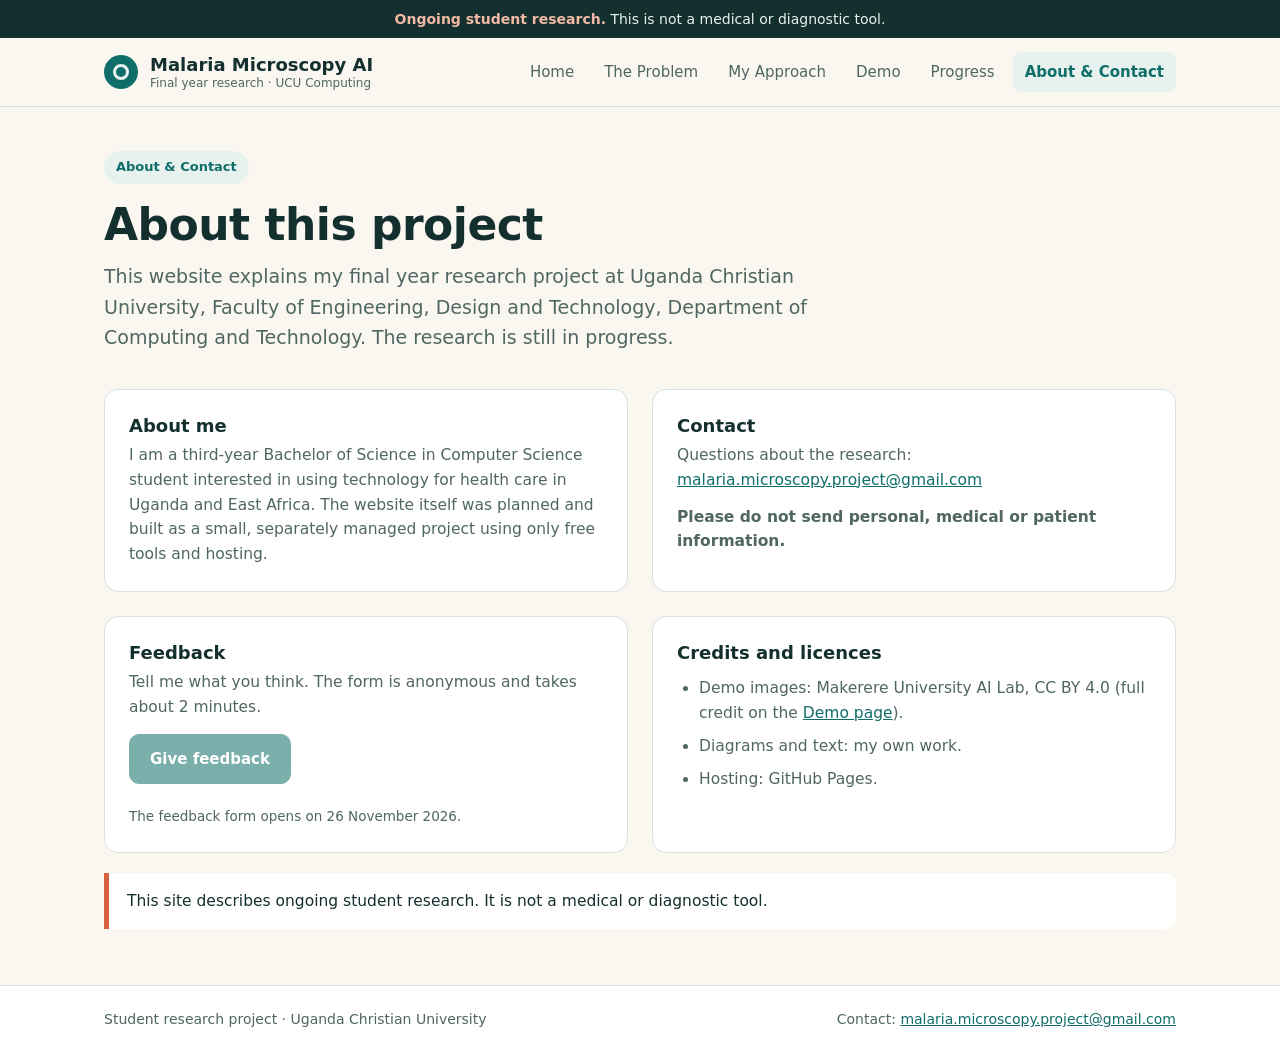
==== about.html @ 69c1152b "Build the six pages from page text v3 (T13)" ====
<!DOCTYPE html>
<html lang="en">
<head>
  <meta charset="utf-8">
  <meta name="viewport" content="width=device-width, initial-scale=1">
  <title>About and Contact · Malaria Microscopy AI</title>
  <meta name="description" content="About the project, how to get in touch, and the anonymous feedback form.">
  <link rel="stylesheet" href="style.css">
  <script src="script.js" defer></script>
</head>
<body>
  <a class="skip" href="#main">Skip to content</a>
  <div class="notice"><strong>Ongoing student research.</strong> This is not a medical or diagnostic tool.</div>
  <header class="site-header">
    <div class="wrap">
      <a class="logo" href="index.html"><span class="mark" aria-hidden="true"></span>
        <span>Malaria Microscopy AI<small>Final year research · UCU Computing</small></span></a>
      <button class="menu-btn" aria-expanded="false" aria-controls="site-nav">Menu</button>
      <nav class="nav" id="site-nav" aria-label="Main">
        <ul>
          <li><a href="index.html">Home</a></li>
          <li><a href="problem.html">The Problem</a></li>
          <li><a href="approach.html">My Approach</a></li>
          <li><a href="demo.html">Demo</a></li>
          <li><a href="progress.html">Progress</a></li>
          <li><a href="about.html" aria-current="page">About &amp; Contact</a></li>
        </ul>
      </nav>
    </div>
  </header>

  <main id="main">
    <div class="wrap">
      <section class="page-head">
        <span class="tag">About &amp; Contact</span>
        <h1>About this project</h1>
        <p class="lead">This website explains my final year research project at Uganda Christian University, Faculty of Engineering, Design and Technology, Department of Computing and Technology. The research is still in progress.</p>
      </section>
      <div class="contact">
        <div class="card">
          <h3>About me</h3>
          <p>I am a third-year Bachelor of Science in Computer Science student interested in using technology for health care in Uganda and East Africa. The website itself was planned and built as a small, separately managed project using only free tools and hosting.</p>
        </div>
        <div class="card">
          <h3>Contact</h3>
          <p>Questions about the research: <a href="mailto:malaria.microscopy.project@gmail.com">malaria.microscopy.project@gmail.com</a></p>
          <p><strong>Please do not send personal, medical or patient information.</strong></p>
        </div>
        <div class="card">
          <h3>Feedback</h3>
          <p>Tell me what you think. The form is anonymous and takes about 2 minutes.</p>
          <!-- T18 (Day 9): put the Google Form link in href and remove the note -->
          <p style="margin-top:14px"><a class="btn btn-primary" href="#" aria-disabled="true">Give feedback</a></p>
          <p style="font-size:13.5px">The feedback form opens on 26 November 2026.</p>
        </div>
        <div class="card">
          <h3>Credits and licences</h3>
          <div class="prose"><ul style="font-size:15.5px;color:var(--muted)">
            <li>Demo images: Makerere University AI Lab, CC BY 4.0 (full credit on the <a href="demo.html">Demo page</a>).</li>
            <li>Diagrams and text: my own work.</li>
            <li>Hosting: GitHub Pages.</li>
          </ul></div>
        </div>
      </div>
      <div class="warn">This site describes ongoing student research. It is not a medical or diagnostic tool.</div>
    </div>
  </main>

  <footer class="site-footer">
    <div class="wrap">
      <span>Student research project · Uganda Christian University</span>
      <span>Contact: <a href="mailto:malaria.microscopy.project@gmail.com">malaria.microscopy.project@gmail.com</a></span>
    </div>
  </footer>
</body>
</html>
---- style.css ----
/* Malaria Microscopy AI: shared styles for all six pages (T09) */
:root {
  --ink: #14302E;
  --teal: #0F6E6A;
  --teal-dark: #0B5753;
  --mint: #E7F2EE;
  --sand: #FAF7F1;
  --coral: #D9603F;
  --coral-soft: #FBE4DC;
  --muted: #4F6662;
  --line: #D6E3DE;
  --white: #FFFFFF;
  --radius: 14px;
  --max: 1120px;
  --font: system-ui, -apple-system, "Segoe UI", Roboto, Arial, sans-serif;
}

* { box-sizing: border-box; margin: 0; padding: 0; }
html { scroll-behavior: smooth; }
body { font-family: var(--font); background: var(--sand); color: var(--ink); line-height: 1.6; font-size: 17px; }
img, svg, video { max-width: 100%; height: auto; display: block; }
a { color: var(--teal); }
a:hover { color: var(--teal-dark); }
:focus-visible { outline: 3px solid var(--coral); outline-offset: 2px; }

.wrap { max-width: var(--max); margin: 0 auto; padding: 0 24px; }
.skip { position: absolute; left: -999px; top: 8px; background: var(--white); padding: 8px 12px; border-radius: 8px; z-index: 10; }
.skip:focus { left: 8px; }

/* Banner on every page */
.notice { background: var(--ink); color: var(--mint); font-size: 14px; text-align: center; padding: 8px 16px; }
.notice strong { color: #F2B9A6; }

/* Header and navigation */
.site-header { background: var(--sand); border-bottom: 1px solid var(--line); position: sticky; top: 0; z-index: 5; }
.site-header .wrap { display: flex; align-items: center; justify-content: space-between; gap: 16px; min-height: 68px; }
.logo { display: flex; align-items: center; gap: 12px; text-decoration: none; color: var(--ink); font-weight: 700; font-size: 18px; line-height: 1.2; }
.logo small { display: block; font-weight: 500; font-size: 12px; color: var(--muted); }
.mark { width: 34px; height: 34px; flex: none; border-radius: 50%; background: var(--teal); position: relative; }
.mark::after { content: ""; position: absolute; inset: 9px; border-radius: 50%; border: 3px solid var(--mint); }
.nav ul { display: flex; gap: 6px; list-style: none; }
.nav a { display: block; padding: 8px 12px; border-radius: 8px; text-decoration: none; color: var(--muted); font-weight: 500; font-size: 15px; }
.nav a:hover { background: var(--mint); color: var(--ink); }
.nav a[aria-current="page"] { color: var(--teal); font-weight: 700; background: var(--mint); }
.menu-btn { display: none; background: none; border: 1.5px solid var(--line); border-radius: 8px; padding: 8px 12px; font: inherit; font-size: 15px; font-weight: 600; color: var(--ink); cursor: pointer; }

/* Page headings and text */
main { padding-bottom: 56px; }
.page-head { padding: 44px 0 12px; }
h1 { font-size: clamp(30px, 5vw, 44px); line-height: 1.12; letter-spacing: -0.5px; }
h2 { font-size: clamp(22px, 3.2vw, 28px); line-height: 1.25; margin: 36px 0 12px; }
h3 { font-size: 18px; line-height: 1.3; margin-bottom: 6px; }
.lead { font-size: 19px; color: var(--muted); max-width: 720px; margin-top: 12px; }
p + p { margin-top: 12px; }
.prose { max-width: 760px; }
.prose ul { margin: 12px 0 0 22px; }
.prose li { margin-bottom: 8px; }
.tag { display: inline-block; font-size: 13px; font-weight: 600; color: var(--teal); background: var(--mint); padding: 6px 12px; border-radius: 999px; margin-bottom: 16px; }

/* Buttons */
.btn { display: inline-block; padding: 12px 20px; border-radius: 10px; font-weight: 600; font-size: 15px; text-decoration: none; margin: 0 10px 10px 0; border: 1.5px solid var(--teal); }
.btn-primary { background: var(--teal); color: var(--white); }
.btn-primary:hover { background: var(--teal-dark); color: var(--white); }
.btn-secondary { color: var(--teal); background: transparent; }
.btn-secondary:hover { background: var(--mint); }

/* Home hero */
.hero { display: grid; grid-template-columns: 1.15fr 0.85fr; gap: 48px; align-items: center; padding: 56px 0 40px; }
.hero-art { display: flex; justify-content: center; }
.hero-art img { width: 100%; max-width: 400px; }

/* Cards */
.cards { display: grid; grid-template-columns: repeat(3, 1fr); gap: 20px; margin-top: 8px; }
.card { background: var(--white); border: 1px solid var(--line); border-radius: var(--radius); padding: 24px; }
.card p { font-size: 15.5px; color: var(--muted); }
.icon { width: 40px; height: 40px; border-radius: 10px; background: var(--mint); color: var(--teal); display: grid; place-items: center; font-weight: 700; margin-bottom: 12px; }

/* Boxes */
.box { background: var(--mint); border-radius: var(--radius); padding: 22px 26px; margin: 28px 0; }
.box h3 { margin-bottom: 8px; }
.box p { color: var(--ink); }
.status { background: var(--white); border: 1px solid var(--line); border-left: 5px solid var(--teal); border-radius: 0 var(--radius) var(--radius) 0; padding: 18px 22px; margin-top: 32px; }
.warn { background: var(--white); border-left: 5px solid var(--coral); border-radius: 0 12px 12px 0; padding: 16px 18px; margin-top: 20px; font-size: 15.5px; }

/* Pipeline diagram */
.figure { background: var(--white); border: 1px solid var(--line); border-radius: var(--radius); padding: 12px; margin: 24px 0; }
.figure figcaption { font-size: 14px; color: var(--muted); text-align: center; padding: 6px 8px 2px; }
.steps-text { display: grid; grid-template-columns: repeat(5, 1fr); gap: 14px; margin-top: 8px; }
.steps-text .tech { display: block; margin-top: 6px; font-size: 13px; font-weight: 700; color: var(--coral); }

/* Demo */
.demo { display: grid; grid-template-columns: 1.5fr 1fr; gap: 32px; align-items: start; margin-top: 24px; }
.video { background: var(--ink); border-radius: var(--radius); overflow: hidden; aspect-ratio: 9 / 16; max-height: 640px; margin: 0 auto; }
.video video { width: 100%; height: 100%; object-fit: contain; background: var(--ink); }
.credit { font-size: 13.5px; color: var(--muted); margin-top: 16px; }

/* Progress timeline */
.timeline { list-style: none; margin-top: 28px; max-width: 820px; }
.timeline li { display: grid; grid-template-columns: 170px 22px 1fr; gap: 16px; padding-bottom: 22px; }
.timeline .when { font-size: 14px; font-weight: 700; color: var(--teal); text-align: right; padding-top: 3px; }
.timeline .dot { width: 14px; height: 14px; border-radius: 50%; background: var(--teal); margin-top: 6px; box-shadow: 0 0 0 5px var(--mint); }
.timeline .next .dot { background: var(--white); border: 2px solid var(--coral); box-shadow: none; }
.timeline .body { background: var(--white); border: 1px solid var(--line); border-radius: 12px; padding: 16px 18px; }
.timeline .body p { font-size: 15.5px; color: var(--muted); }
.pill { display: inline-block; font-size: 11.5px; font-weight: 700; padding: 3px 9px; border-radius: 999px; margin-left: 8px; vertical-align: 2px; }
.pill-done { background: var(--mint); color: var(--teal); }
.pill-next { background: var(--coral-soft); color: #A8432A; }

/* Contact */
.contact { display: grid; grid-template-columns: 1fr 1fr; gap: 24px; margin-top: 24px; }

/* Sources at the bottom of each page */
.sources { margin-top: 48px; padding-top: 20px; border-top: 1px solid var(--line); }
.sources h2 { font-size: 18px; margin: 0 0 10px; }
.sources ol { list-style: none; font-size: 14px; color: var(--muted); }
.sources li { margin-bottom: 8px; padding-left: 36px; text-indent: -36px; }

/* Footer */
.site-footer { border-top: 1px solid var(--line); background: var(--white); }
.site-footer .wrap { display: flex; flex-wrap: wrap; justify-content: space-between; gap: 8px 24px; padding-top: 22px; padding-bottom: 22px; font-size: 14px; color: var(--muted); }

/* Tablet */
@media (max-width: 960px) {
  .hero { grid-template-columns: 1fr; gap: 24px; padding-top: 36px; }
  .hero-art img { max-width: 320px; }
  .cards { grid-template-columns: 1fr 1fr; }
  .steps-text { grid-template-columns: 1fr 1fr; }
  .demo { grid-template-columns: 1fr; }
}

/* Phone */
@media (max-width: 760px) {
  body { font-size: 16px; }
  .wrap { padding: 0 18px; }
  .menu-btn { display: block; }
  .nav { display: none; position: absolute; left: 0; right: 0; top: 100%; background: var(--sand); border-bottom: 1px solid var(--line); padding: 8px 18px 14px; }
  .nav.open { display: block; }
  .nav ul { flex-direction: column; gap: 2px; }
  .nav a { padding: 12px; font-size: 16px; }
  .site-header .wrap { position: relative; }
  .logo { font-size: 16px; }
  .cards, .steps-text, .contact { grid-template-columns: 1fr; }
  .timeline li { grid-template-columns: 18px 1fr; gap: 12px; }
  .timeline .when { grid-column: 2; text-align: left; padding: 0; }
  .timeline .dot { grid-row: 1 / span 2; grid-column: 1; }
  .timeline .body { grid-column: 2; }
  .btn { display: block; text-align: center; margin-right: 0; }
}

@media (prefers-reduced-motion: reduce) { html { scroll-behavior: auto; } }

/* Added in T13: page-specific pieces */
.card-link { text-decoration: none; color: inherit; transition: border-color .15s, transform .15s; }
.card-link:hover { border-color: var(--teal); transform: translateY(-2px); color: inherit; }
.cite { font-size: 0.8em; text-decoration: none; white-space: nowrap; }
.src-note { font-size: 13px; color: var(--muted); margin-bottom: 8px; }
.sources a { word-break: break-word; }
.step-list { list-style: none; display: grid; gap: 14px; margin-top: 8px; }
.step { display: grid; grid-template-columns: 40px 1fr; gap: 14px; background: var(--white); border: 1px solid var(--line); border-radius: var(--radius); padding: 18px 20px; }
.step .num { width: 34px; height: 34px; border-radius: 50%; background: var(--teal); color: var(--white); display: grid; place-items: center; font-weight: 700; }
.step p { color: var(--muted); font-size: 15.5px; }
.step .tech { display: inline-block; margin-top: 6px; font-size: 13px; font-weight: 700; color: var(--coral); }
.ticks { list-style: none; }
.ticks li { padding-left: 28px; position: relative; margin-bottom: 10px; }
.ticks li::before { content: "✓"; position: absolute; left: 0; color: var(--teal); font-weight: 700; }
.video-placeholder { display: grid; place-items: center; text-align: center; color: var(--mint); width: 100%; max-width: 360px; }
.video-placeholder p { margin-top: 14px; font-weight: 600; }
.play { display: inline-block; width: 72px; height: 72px; border-radius: 50%; background: rgba(255,255,255,.95); position: relative; }
.play::after { content: ""; position: absolute; left: 29px; top: 22px; border-left: 22px solid var(--teal); border-top: 14px solid transparent; border-bottom: 14px solid transparent; }
.demo .video { max-width: 360px; width: 100%; }
.btn-disabled { background: var(--line); color: var(--muted); border-color: var(--line); cursor: not-allowed; }
.box ul { margin: 8px 0 0 20px; }
.box li { margin-bottom: 6px; }
.card .more { display: inline-block; margin-top: 12px; font-size: 14.5px; font-weight: 600; text-decoration: none; }
.card .more:hover { text-decoration: underline; }

/* Step cards on My Approach (T13) */
.steps-text .card .icon { font-size: 16px; }
.steps-text .card .tech { display: block; margin-top: 8px; font-size: 13px; font-weight: 700; color: var(--coral); }
.btn[aria-disabled="true"] { opacity: .55; pointer-events: none; }
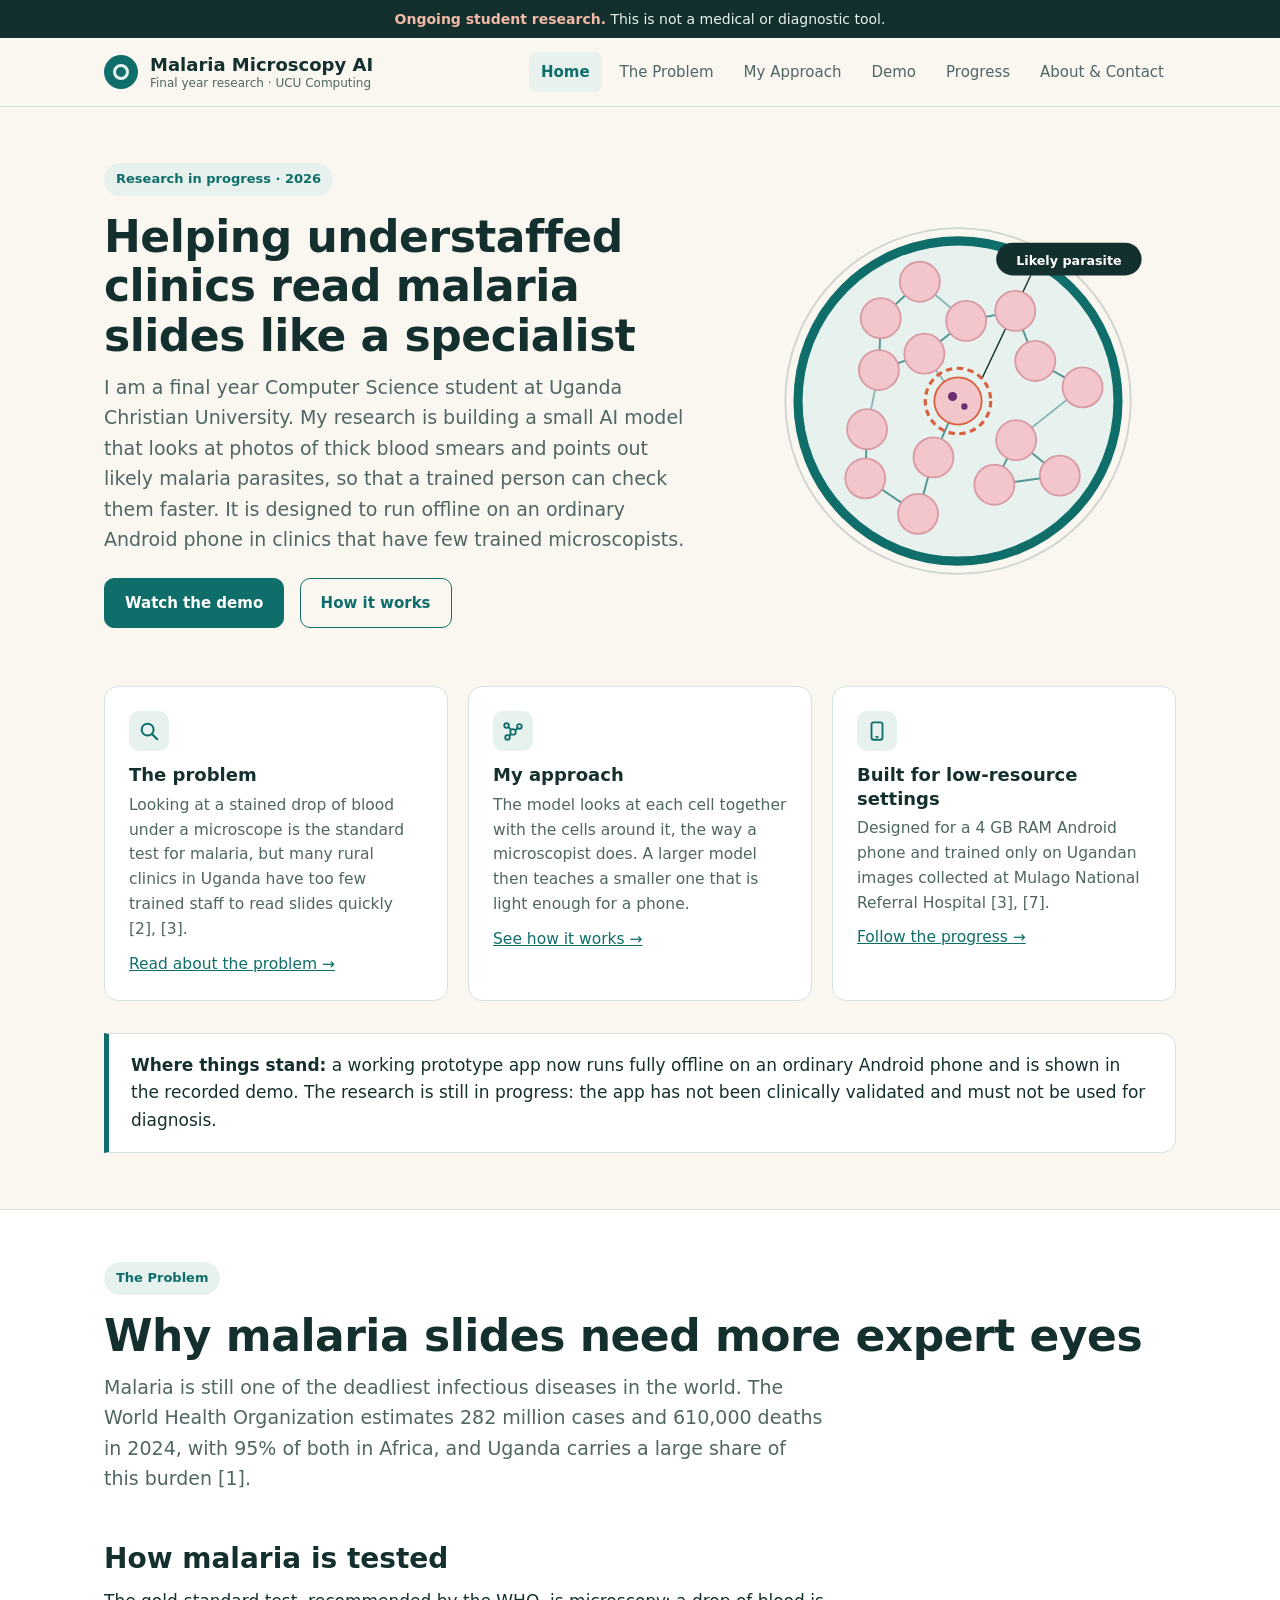
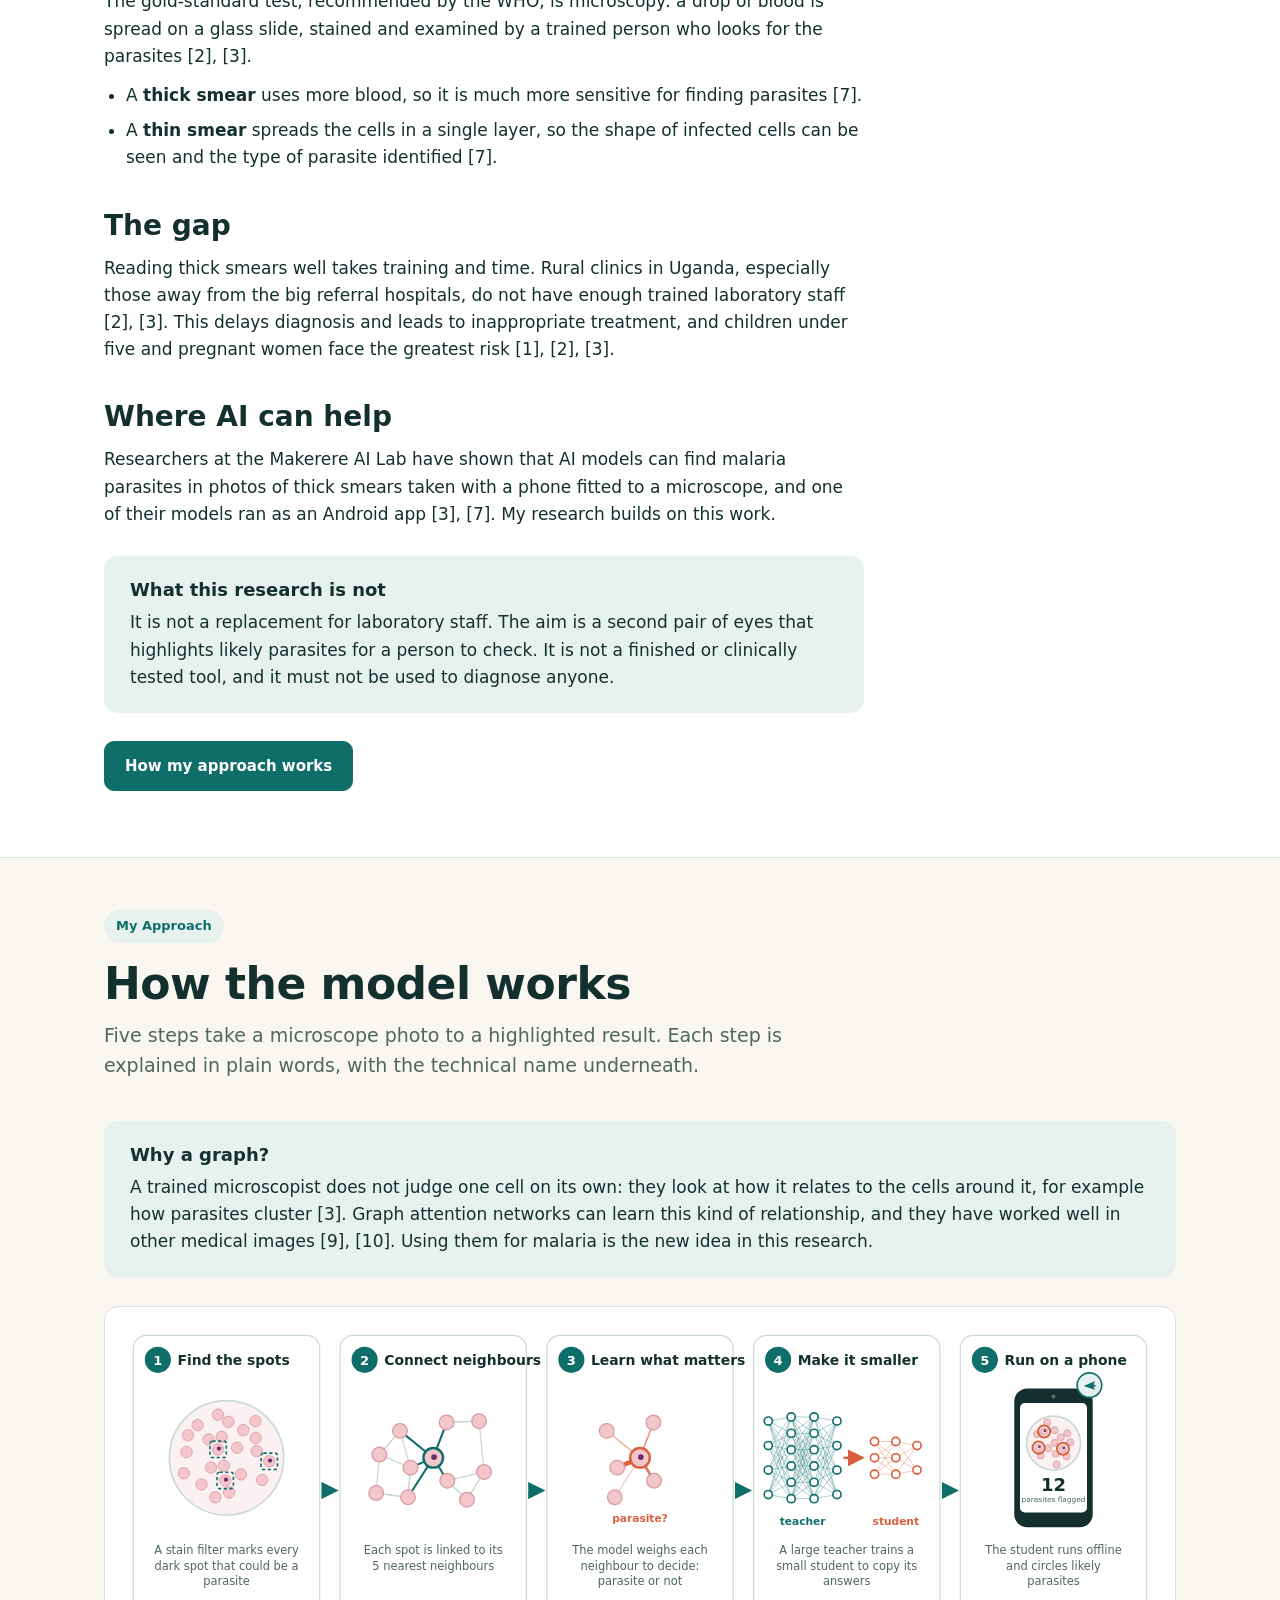
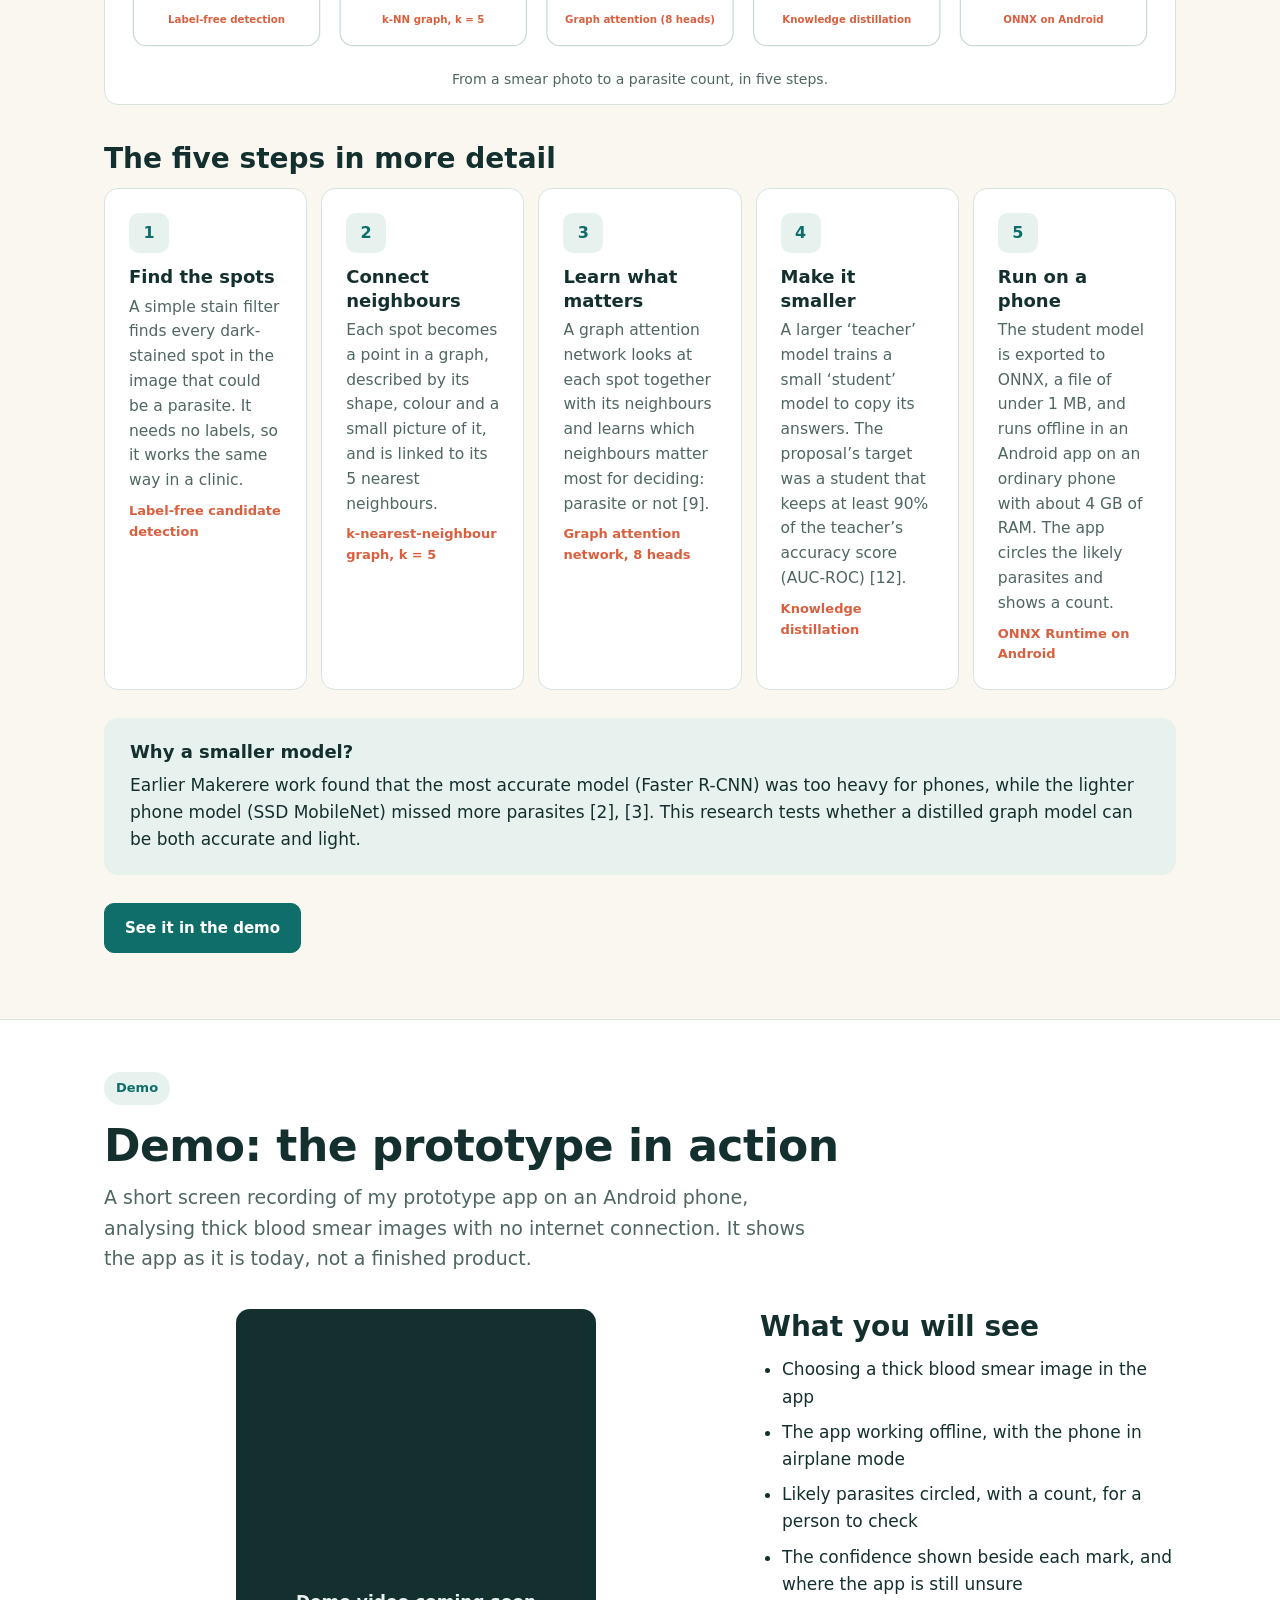
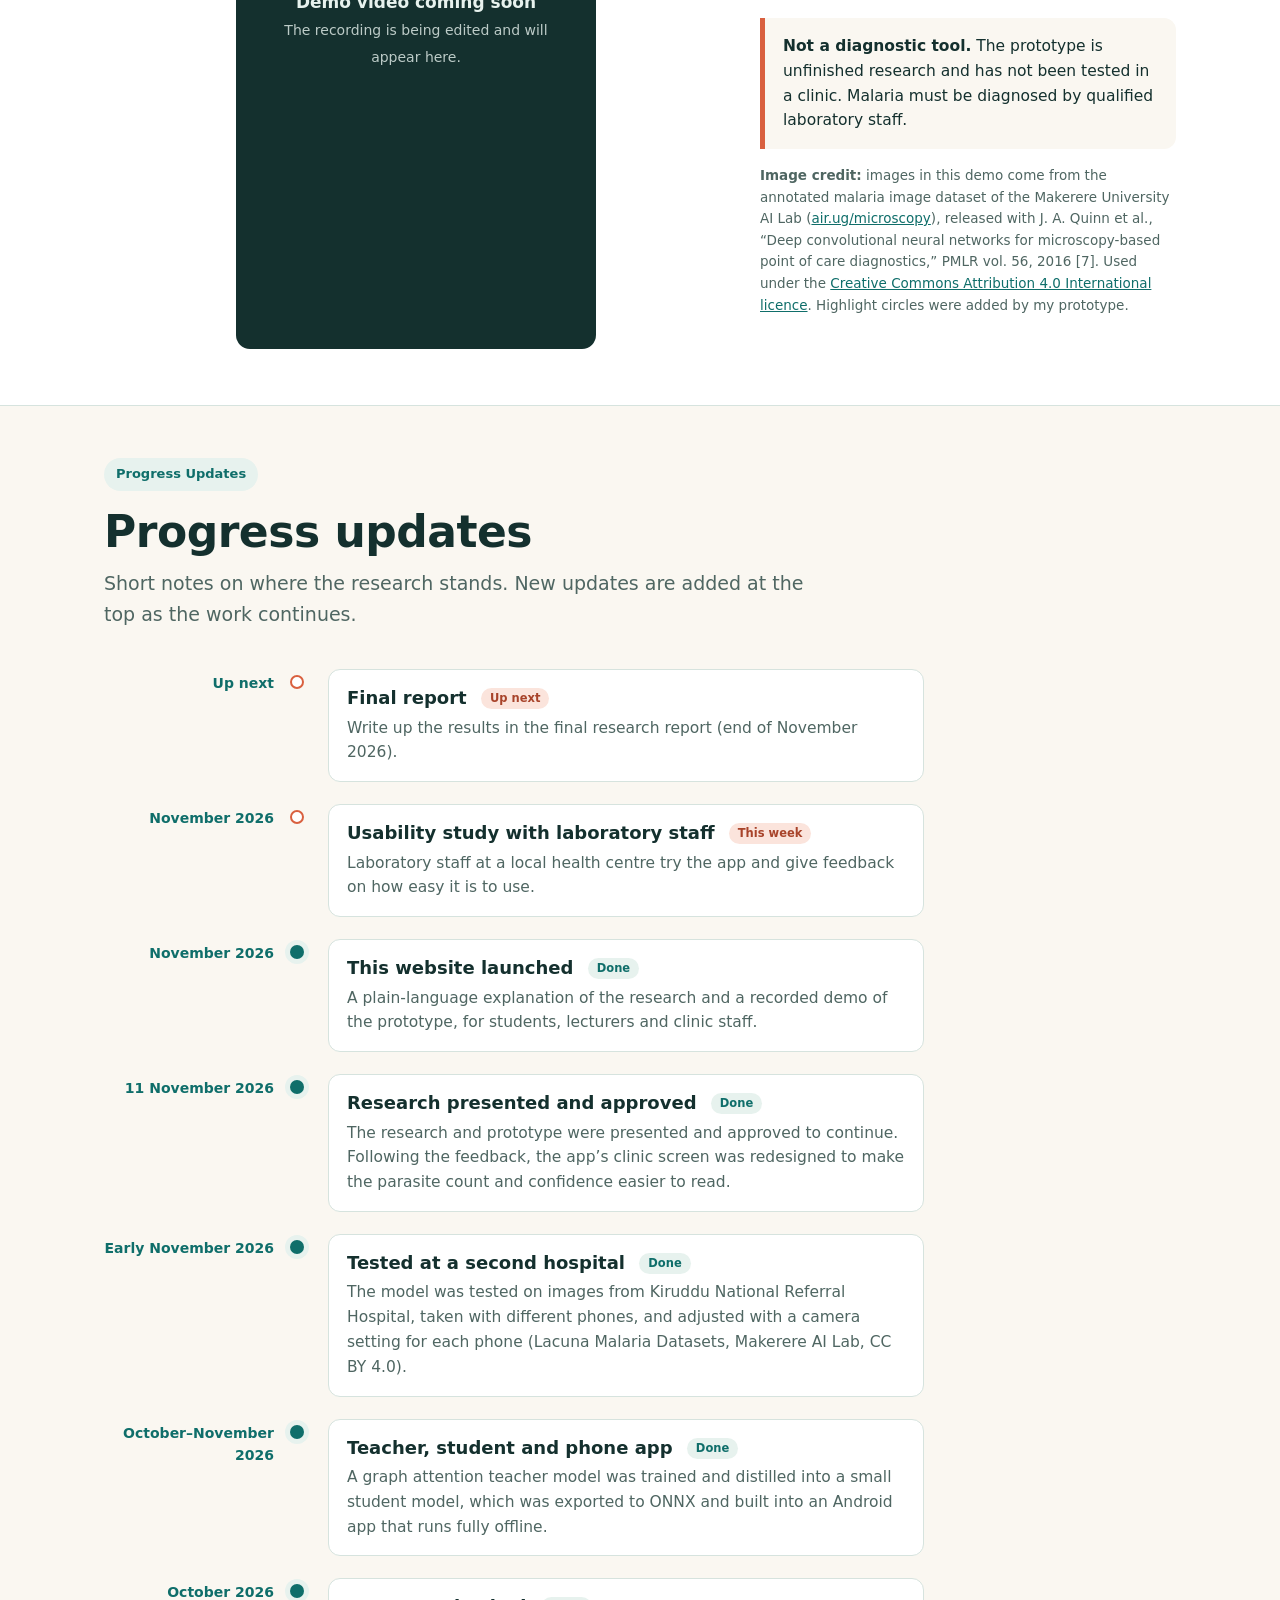
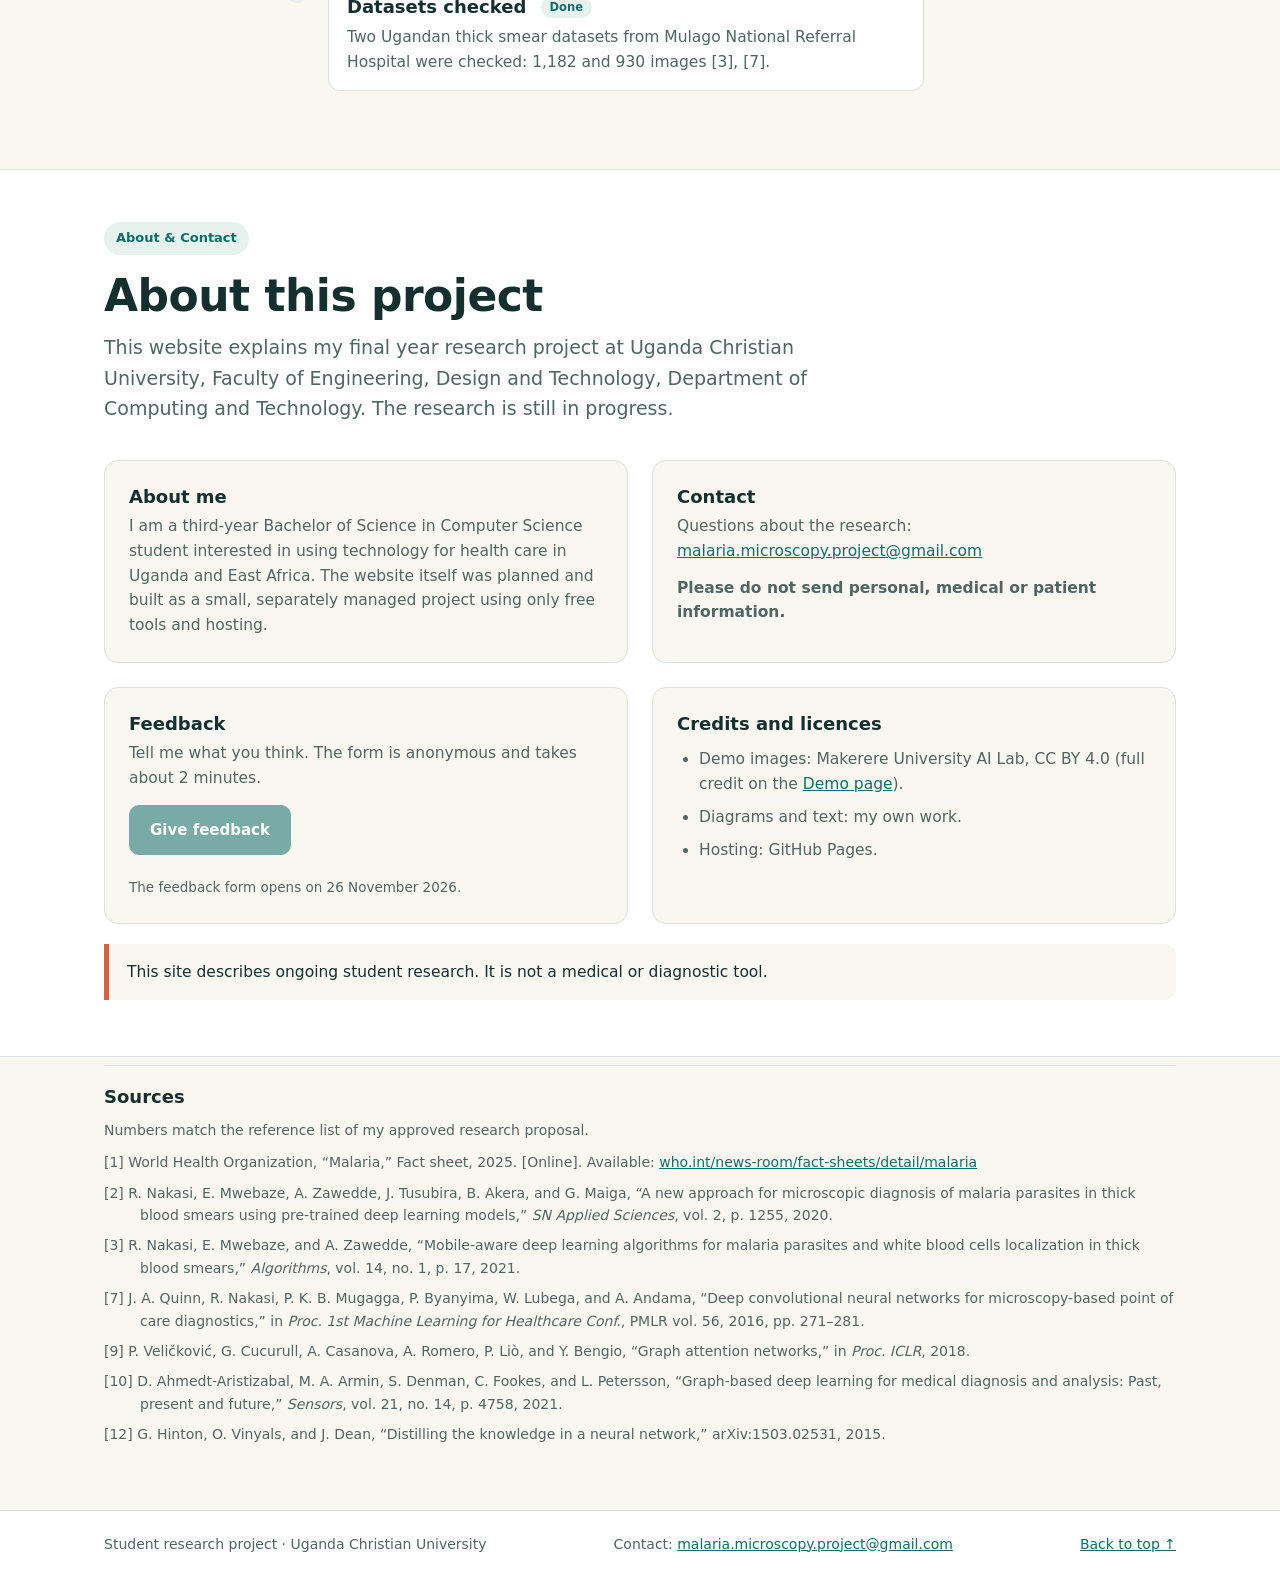
==== commit e069d562: "One scrolling page with six sections (T13, CR-02)" ====
--- a/about.html
+++ b/about.html
@@ -1,76 +1,4 @@
 <!DOCTYPE html>
-<html lang="en">
-<head>
-  <meta charset="utf-8">
-  <meta name="viewport" content="width=device-width, initial-scale=1">
-  <title>About and Contact · Malaria Microscopy AI</title>
-  <meta name="description" content="About the project, how to get in touch, and the anonymous feedback form.">
-  <link rel="stylesheet" href="style.css">
-  <script src="script.js" defer></script>
-</head>
-<body>
-  <a class="skip" href="#main">Skip to content</a>
-  <div class="notice"><strong>Ongoing student research.</strong> This is not a medical or diagnostic tool.</div>
-  <header class="site-header">
-    <div class="wrap">
-      <a class="logo" href="index.html"><span class="mark" aria-hidden="true"></span>
-        <span>Malaria Microscopy AI<small>Final year research · UCU Computing</small></span></a>
-      <button class="menu-btn" aria-expanded="false" aria-controls="site-nav">Menu</button>
-      <nav class="nav" id="site-nav" aria-label="Main">
-        <ul>
-          <li><a href="index.html">Home</a></li>
-          <li><a href="problem.html">The Problem</a></li>
-          <li><a href="approach.html">My Approach</a></li>
-          <li><a href="demo.html">Demo</a></li>
-          <li><a href="progress.html">Progress</a></li>
-          <li><a href="about.html" aria-current="page">About &amp; Contact</a></li>
-        </ul>
-      </nav>
-    </div>
-  </header>
-
-  <main id="main">
-    <div class="wrap">
-      <section class="page-head">
-        <span class="tag">About &amp; Contact</span>
-        <h1>About this project</h1>
-        <p class="lead">This website explains my final year research project at Uganda Christian University, Faculty of Engineering, Design and Technology, Department of Computing and Technology. The research is still in progress.</p>
-      </section>
-      <div class="contact">
-        <div class="card">
-          <h3>About me</h3>
-          <p>I am a third-year Bachelor of Science in Computer Science student interested in using technology for health care in Uganda and East Africa. The website itself was planned and built as a small, separately managed project using only free tools and hosting.</p>
-        </div>
-        <div class="card">
-          <h3>Contact</h3>
-          <p>Questions about the research: <a href="mailto:malaria.microscopy.project@gmail.com">malaria.microscopy.project@gmail.com</a></p>
-          <p><strong>Please do not send personal, medical or patient information.</strong></p>
-        </div>
-        <div class="card">
-          <h3>Feedback</h3>
-          <p>Tell me what you think. The form is anonymous and takes about 2 minutes.</p>
-          <!-- T18 (Day 9): put the Google Form link in href and remove the note -->
-          <p style="margin-top:14px"><a class="btn btn-primary" href="#" aria-disabled="true">Give feedback</a></p>
-          <p style="font-size:13.5px">The feedback form opens on 26 November 2026.</p>
-        </div>
-        <div class="card">
-          <h3>Credits and licences</h3>
-          <div class="prose"><ul style="font-size:15.5px;color:var(--muted)">
-            <li>Demo images: Makerere University AI Lab, CC BY 4.0 (full credit on the <a href="demo.html">Demo page</a>).</li>
-            <li>Diagrams and text: my own work.</li>
-            <li>Hosting: GitHub Pages.</li>
-          </ul></div>
-        </div>
-      </div>
-      <div class="warn">This site describes ongoing student research. It is not a medical or diagnostic tool.</div>
-    </div>
-  </main>
-
-  <footer class="site-footer">
-    <div class="wrap">
-      <span>Student research project · Uganda Christian University</span>
-      <span>Contact: <a href="mailto:malaria.microscopy.project@gmail.com">malaria.microscopy.project@gmail.com</a></span>
-    </div>
-  </footer>
-</body>
-</html>
+<html lang="en"><head><meta charset="utf-8"><title>About and Contact · Malaria Microscopy AI</title>
+<meta http-equiv="refresh" content="0; url=index.html#about"><link rel="canonical" href="index.html#about"></head>
+<body><p>This page has moved: <a href="index.html#about">About and Contact</a>.</p></body></html>
